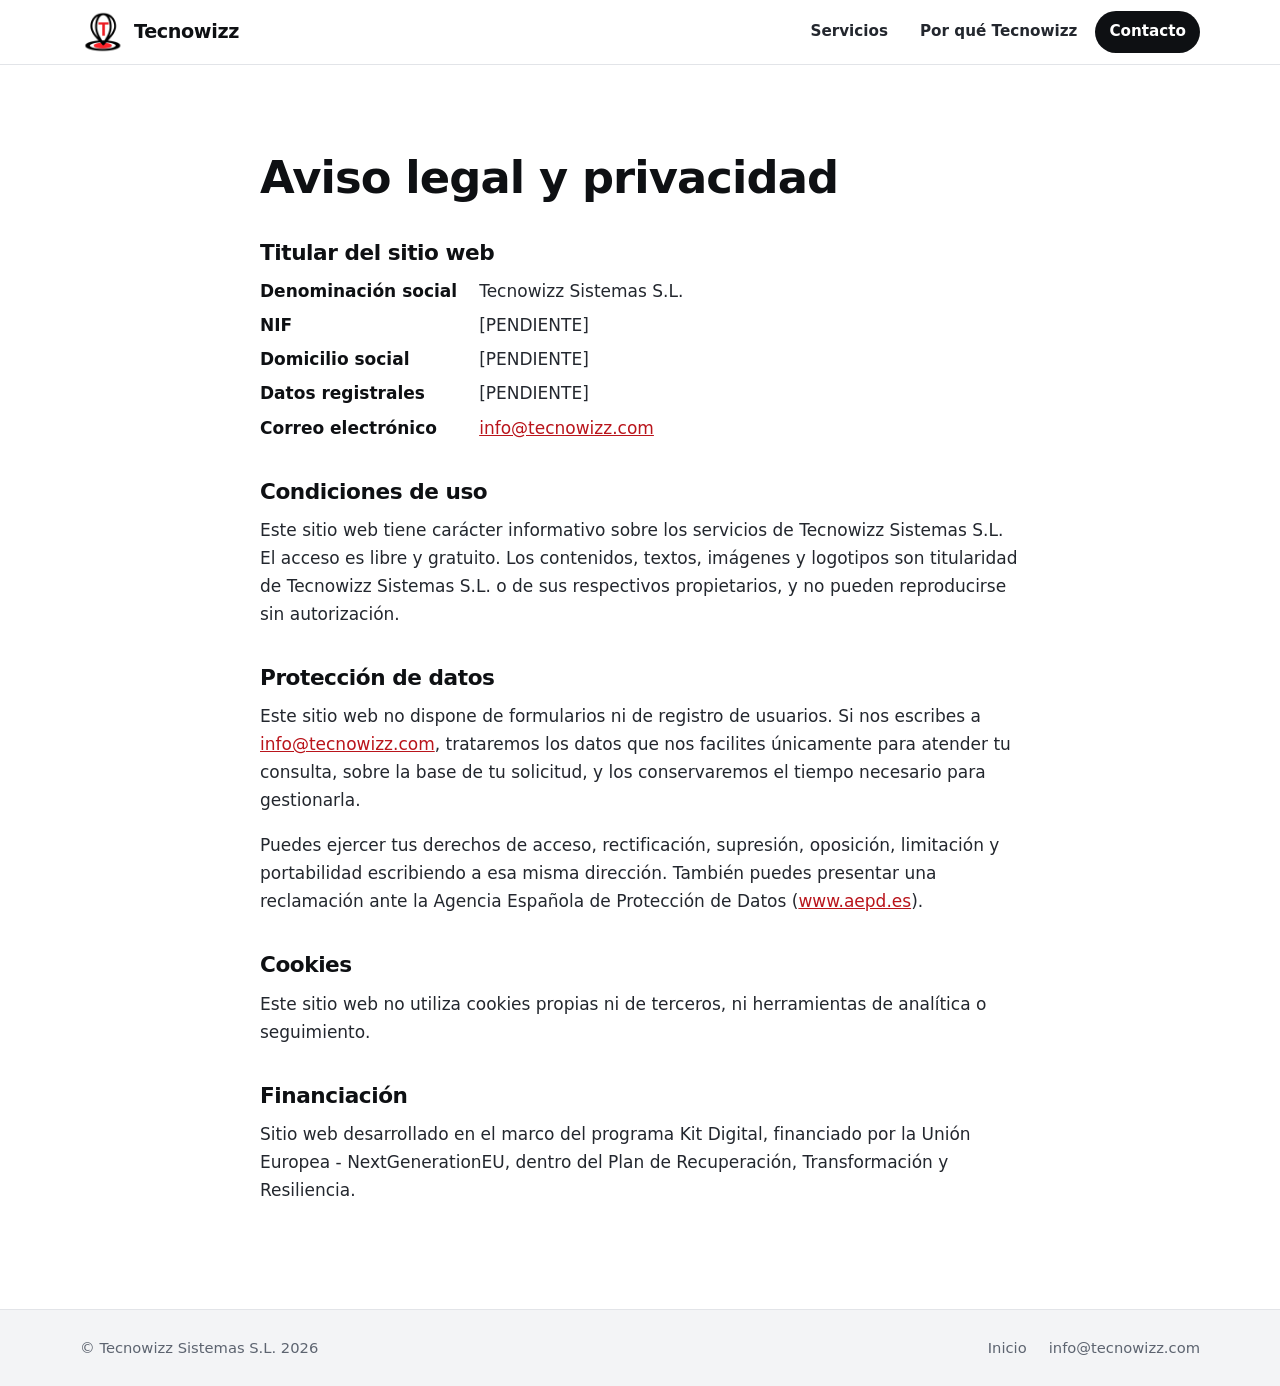
==== aviso-legal/index.html @ e262c976 "Web estática de tecnowizz.com Co-Authored-By: Claude Fable 5.2 <noreply@anthropic.com>" ====
<!doctype html>
<html lang="es">
<head>
  <meta charset="utf-8">
  <meta name="viewport" content="width=device-width, initial-scale=1">
  <title>Aviso legal y privacidad - Tecnowizz</title>
  <meta name="robots" content="noindex, follow">
  <link rel="canonical" href="https://tecnowizz.com/aviso-legal/">
  <link rel="icon" type="image/png" sizes="32x32" href="/assets/favicon-32.png">
  <link rel="stylesheet" href="/styles.css">
</head>
<body>
  <a class="skip" href="#contenido">Ir al contenido</a>

  <header class="site-header">
    <div class="wrap">
      <a class="brand" href="/" aria-label="Tecnowizz, inicio">
        <img src="/assets/logo-192.png" alt="" width="44" height="44">
        Tecnowizz
      </a>
      <nav aria-label="Principal">
        <ul class="nav">
          <li><a href="/#servicios">Servicios</a></li>
          <li><a href="/#por-que">Por qué Tecnowizz</a></li>
          <li><a class="cta" href="/#contacto">Contacto</a></li>
        </ul>
      </nav>
    </div>
  </header>

  <main id="contenido" class="doc">
    <div class="wrap">
      <h1>Aviso legal y privacidad</h1>

      <h2>Titular del sitio web</h2>
      <!-- PENDIENTE: completar NIF, domicilio social y datos registrales antes de publicar -->
      <dl>
        <dt>Denominación social</dt><dd>Tecnowizz Sistemas S.L.</dd>
        <dt>NIF</dt><dd>[PENDIENTE]</dd>
        <dt>Domicilio social</dt><dd>[PENDIENTE]</dd>
        <dt>Datos registrales</dt><dd>[PENDIENTE]</dd>
        <dt>Correo electrónico</dt><dd><a href="mailto:info@tecnowizz.com">info@tecnowizz.com</a></dd>
      </dl>

      <h2>Condiciones de uso</h2>
      <p>Este sitio web tiene carácter informativo sobre los servicios de Tecnowizz Sistemas S.L. El acceso es libre y gratuito. Los contenidos, textos, imágenes y logotipos son titularidad de Tecnowizz Sistemas S.L. o de sus respectivos propietarios, y no pueden reproducirse sin autorización.</p>

      <h2>Protección de datos</h2>
      <p>Este sitio web no dispone de formularios ni de registro de usuarios. Si nos escribes a <a href="mailto:info@tecnowizz.com">info@tecnowizz.com</a>, trataremos los datos que nos facilites únicamente para atender tu consulta, sobre la base de tu solicitud, y los conservaremos el tiempo necesario para gestionarla.</p>
      <p>Puedes ejercer tus derechos de acceso, rectificación, supresión, oposición, limitación y portabilidad escribiendo a esa misma dirección. También puedes presentar una reclamación ante la Agencia Española de Protección de Datos (<a href="https://www.aepd.es/" rel="noopener">www.aepd.es</a>).</p>

      <h2>Cookies</h2>
      <p>Este sitio web no utiliza cookies propias ni de terceros, ni herramientas de analítica o seguimiento.</p>

      <h2>Financiación</h2>
      <p>Sitio web desarrollado en el marco del programa Kit Digital, financiado por la Unión Europea - NextGenerationEU, dentro del Plan de Recuperación, Transformación y Resiliencia.</p>
    </div>
  </main>

  <footer class="site-footer">
    <div class="wrap">
      <span>© Tecnowizz Sistemas S.L. 2026</span>
      <nav aria-label="Legal">
        <a href="/">Inicio</a>
        <a href="mailto:info@tecnowizz.com">info@tecnowizz.com</a>
      </nav>
    </div>
  </footer>
</body>
</html>
---- styles.css ----
@font-face {
  font-family: "Sora";
  src: url("/assets/fonts/sora-latin.woff2") format("woff2");
  font-weight: 400 800;
  font-display: swap;
}

:root {
  --ink: #0e1013;
  --ink-soft: #1a1d22;
  --paper: #ffffff;
  --mist: #f3f4f6;
  --line: #e2e4e8;
  --text: #23272e;
  --muted: #5d6470;
  --red: #e31b23;
  --red-dark: #b9141b;
  --on-ink: #f4f5f7;
  --on-ink-muted: #a9afba;
  --display: "Sora", ui-sans-serif, system-ui, -apple-system, "Segoe UI", Roboto, "Helvetica Neue", Arial, sans-serif;
  --body: ui-sans-serif, system-ui, -apple-system, "Segoe UI", Roboto, "Helvetica Neue", Arial, sans-serif;
  --mono: ui-monospace, SFMono-Regular, Menlo, Consolas, monospace;
  --wrap: 1120px;
  --gutter: clamp(20px, 5vw, 48px);
}

*, *::before, *::after { box-sizing: border-box; }

html { scroll-behavior: smooth; scroll-padding-top: 84px; }

body {
  margin: 0;
  font-family: var(--body);
  font-size: 17px;
  line-height: 1.65;
  color: var(--text);
  background: var(--paper);
  -webkit-font-smoothing: antialiased;
}

img { max-width: 100%; height: auto; display: block; }

a { color: inherit; }

h1, h2, h3 {
  font-family: var(--display);
  line-height: 1.12;
  letter-spacing: -0.02em;
  margin: 0;
  text-wrap: balance;
}

p { margin: 0 0 1em; }

.wrap {
  width: 100%;
  max-width: calc(var(--wrap) + 2 * var(--gutter));
  margin-inline: auto;
  padding-inline: var(--gutter);
}

.skip {
  position: absolute;
  left: -9999px;
}
.skip:focus {
  left: 16px;
  top: 16px;
  z-index: 100;
  background: var(--paper);
  padding: 8px 14px;
  border-radius: 6px;
}

:focus-visible { outline: 3px solid var(--red); outline-offset: 3px; }

/* ---------- Header ---------- */

.site-header {
  position: sticky;
  top: 0;
  z-index: 50;
  background: rgba(255, 255, 255, 0.92);
  backdrop-filter: saturate(160%) blur(10px);
  -webkit-backdrop-filter: saturate(160%) blur(10px);
  border-bottom: 1px solid var(--line);
}

.site-header .wrap {
  display: flex;
  align-items: center;
  justify-content: space-between;
  flex-wrap: wrap;
  gap: 4px 24px;
  padding-block: 10px;
}

.brand {
  display: inline-flex;
  align-items: center;
  gap: 10px;
  text-decoration: none;
  font-family: var(--display);
  font-weight: 700;
  font-size: 1.2rem;
  letter-spacing: -0.02em;
  color: var(--ink);
}
.brand img { width: 44px; height: 44px; }

.nav {
  display: flex;
  flex-wrap: wrap;
  gap: 4px;
  margin: 0;
  padding: 0;
  list-style: none;
}
.nav a {
  display: block;
  padding: 8px 14px;
  border-radius: 999px;
  text-decoration: none;
  font-weight: 600;
  font-size: 0.95rem;
  color: var(--text);
}
.nav a:hover { background: var(--mist); }
.nav a.cta { background: var(--ink); color: #fff; }
.nav a.cta:hover { background: var(--red); }

/* ---------- Hero ---------- */

.hero {
  position: relative;
  overflow: hidden;
  background: var(--ink);
  color: var(--on-ink);
  padding-block: clamp(64px, 11vw, 132px);
}

/* Retícula de coordenadas: guiño al posicionamiento GNSS */
.hero::before {
  content: "";
  position: absolute;
  inset: 0;
  background-image:
    linear-gradient(rgba(255, 255, 255, 0.055) 1px, transparent 1px),
    linear-gradient(90deg, rgba(255, 255, 255, 0.055) 1px, transparent 1px);
  background-size: 56px 56px;
  -webkit-mask-image: radial-gradient(ellipse 75% 85% at 82% 45%, #000 0%, transparent 72%);
  mask-image: radial-gradient(ellipse 75% 85% at 82% 45%, #000 0%, transparent 72%);
}

.hero .wrap {
  position: relative;
  display: grid;
  grid-template-columns: minmax(0, 1.25fr) minmax(0, 0.75fr);
  gap: clamp(32px, 6vw, 80px);
  align-items: center;
}

.eyebrow {
  display: inline-flex;
  align-items: center;
  gap: 10px;
  margin: 0 0 22px;
  font-family: var(--mono);
  font-size: 0.8rem;
  letter-spacing: 0.14em;
  text-transform: uppercase;
  color: var(--on-ink-muted);
}
.eyebrow::before {
  content: "";
  width: 9px;
  height: 9px;
  border-radius: 50%;
  background: var(--red);
  box-shadow: 0 0 0 5px rgba(227, 27, 35, 0.22);
}

.hero h1 {
  font-size: clamp(2.3rem, 5.6vw, 4.1rem);
  font-weight: 700;
  margin-bottom: 26px;
}
.hero h1 em { font-style: normal; color: var(--red); }

.hero p.lead {
  font-size: clamp(1.05rem, 1.5vw, 1.2rem);
  color: #d5d8de;
  max-width: 56ch;
}
.hero p.sub { color: var(--on-ink-muted); max-width: 56ch; }

.actions {
  display: flex;
  flex-wrap: wrap;
  gap: 12px;
  margin-top: 34px;
}

.btn {
  display: inline-flex;
  align-items: center;
  gap: 8px;
  padding: 13px 24px;
  border-radius: 999px;
  font-family: var(--display);
  font-weight: 600;
  font-size: 1rem;
  text-decoration: none;
  border: 1.5px solid transparent;
  transition: background 0.15s, border-color 0.15s, color 0.15s;
}
.btn-primary { background: var(--red); color: #fff; }
.btn-primary:hover { background: var(--red-dark); }
.btn-ghost { border-color: rgba(255, 255, 255, 0.32); color: #fff; }
.btn-ghost:hover { border-color: #fff; background: rgba(255, 255, 255, 0.07); }

/* Marcador de posición del hero */
.locator {
  position: relative;
  justify-self: center;
  width: min(100%, 340px);
  aspect-ratio: 1;
  display: grid;
  place-items: center;
}
.locator::before,
.locator::after {
  content: "";
  position: absolute;
  border-radius: 50%;
  border: 1px solid rgba(255, 255, 255, 0.16);
}
.locator::before { inset: 0; }
.locator::after { inset: 15%; border-color: rgba(227, 27, 35, 0.5); }
.locator .disc {
  width: 56%;
  aspect-ratio: 1;
  border-radius: 50%;
  background: #fff;
  display: grid;
  place-items: center;
  box-shadow: 0 30px 80px rgba(0, 0, 0, 0.55);
}
.locator .disc img { width: 78%; }
.locator .coord {
  position: absolute;
  bottom: -6px;
  left: 50%;
  transform: translateX(-50%);
  white-space: nowrap;
  font-family: var(--mono);
  font-size: 0.74rem;
  letter-spacing: 0.1em;
  color: var(--on-ink-muted);
  background: var(--ink);
  padding: 2px 10px;
}

/* ---------- Secciones ---------- */

.section { padding-block: clamp(64px, 9vw, 112px); }
.section.alt { background: var(--mist); }

.section-head { max-width: 62ch; margin-bottom: clamp(36px, 5vw, 60px); }
.kicker {
  font-family: var(--mono);
  font-size: 0.78rem;
  letter-spacing: 0.14em;
  text-transform: uppercase;
  color: var(--red);
  margin: 0 0 14px;
}
.section-head h2 { font-size: clamp(1.8rem, 3.6vw, 2.7rem); font-weight: 700; color: var(--ink); }

/* Servicios */
.service {
  display: grid;
  grid-template-columns: minmax(0, 1fr) minmax(0, 1fr);
  gap: clamp(28px, 5vw, 72px);
  align-items: center;
}
.service + .service { margin-top: clamp(56px, 8vw, 96px); }
.service.flip .service-media { order: 2; }

.service-media {
  border-radius: 14px;
  overflow: hidden;
  background: var(--mist);
  border: 1px solid var(--line);
}
.service-media img { width: 100%; aspect-ratio: 16 / 10; object-fit: cover; }
.service-media.render { background: #fff; padding: clamp(16px, 3vw, 36px); }
.service-media.render img { aspect-ratio: auto; object-fit: contain; }

.service h3 { font-size: clamp(1.45rem, 2.4vw, 1.9rem); font-weight: 700; color: var(--ink); margin-bottom: 20px; }

.points { list-style: none; margin: 0; padding: 0; display: grid; gap: 18px; }
.points li {
  padding-left: 22px;
  border-left: 3px solid var(--red);
}
.points strong {
  display: block;
  font-family: var(--display);
  font-size: 1.05rem;
  color: var(--ink);
  margin-bottom: 2px;
}
.points span { color: var(--muted); }

/* Por qué */
.reasons {
  display: grid;
  grid-template-columns: repeat(4, minmax(0, 1fr));
  gap: 1px;
  background: var(--line);
  border: 1px solid var(--line);
  border-radius: 14px;
  overflow: hidden;
}
.reason { background: var(--paper); padding: clamp(22px, 2.6vw, 34px); }
.reason h3 { font-size: 1.2rem; font-weight: 700; color: var(--ink); margin-bottom: 10px; }
.reason h3::before {
  content: "";
  display: block;
  width: 28px;
  height: 3px;
  background: var(--red);
  margin-bottom: 18px;
}
.reason p { margin: 0; color: var(--muted); font-size: 0.98rem; }

/* Contacto */
.contact { background: var(--ink); color: var(--on-ink); }
.contact .kicker { color: #ff5a60; }
.contact h2 { font-size: clamp(1.8rem, 3.6vw, 2.7rem); font-weight: 700; margin-bottom: 18px; }
.contact p { color: var(--on-ink-muted); max-width: 54ch; }
.mail {
  display: inline-block;
  margin-top: 18px;
  font-family: var(--display);
  font-weight: 700;
  font-size: clamp(1.5rem, 4.6vw, 3rem);
  letter-spacing: -0.02em;
  color: #fff;
  text-decoration: underline;
  text-decoration-color: var(--red);
  text-decoration-thickness: 4px;
  text-underline-offset: 10px;
  overflow-wrap: anywhere;
}
.mail:hover { color: #ff5a60; }

/* ---------- Pie ---------- */

.funding { background: #fff; border-top: 1px solid var(--line); padding-block: 26px; }
.funding img { width: min(100%, 900px); margin-inline: auto; }

.site-footer { background: var(--mist); border-top: 1px solid var(--line); padding-block: 26px; font-size: 0.92rem; color: var(--muted); }
.site-footer .wrap { display: flex; flex-wrap: wrap; justify-content: space-between; gap: 10px 28px; }
.site-footer nav { display: flex; flex-wrap: wrap; gap: 6px 22px; }
.site-footer a { text-decoration: none; }
.site-footer a:hover { color: var(--ink); text-decoration: underline; }

/* ---------- Páginas de texto ---------- */

.doc { padding-block: clamp(48px, 7vw, 88px); }
.doc .wrap { max-width: calc(760px + 2 * var(--gutter)); }
.doc h1 { font-size: clamp(2rem, 4vw, 2.8rem); color: var(--ink); margin-bottom: 28px; }
.doc h2 { font-size: 1.35rem; color: var(--ink); margin: 38px 0 12px; }
.doc a { color: var(--red-dark); }
.doc dl { display: grid; grid-template-columns: max-content 1fr; gap: 6px 22px; margin: 0 0 1em; }
.doc dt { font-weight: 600; color: var(--ink); }
.doc dd { margin: 0; }

/* ---------- Adaptación ---------- */

@media (max-width: 860px) {
  .hero .wrap { grid-template-columns: 1fr; }
  .locator { display: none; }
  .service, .service.flip { grid-template-columns: 1fr; }
  .service.flip .service-media { order: 0; }
  .reasons { grid-template-columns: repeat(2, minmax(0, 1fr)); }
}

@media (max-width: 520px) {
  body { font-size: 16px; }
  .reasons { grid-template-columns: 1fr; }
  .nav a { padding: 7px 11px; }
  .doc dl { grid-template-columns: 1fr; gap: 0; }
  .doc dd { margin-bottom: 10px; }
}

@media (prefers-reduced-motion: reduce) {
  html { scroll-behavior: auto; }
  .btn { transition: none; }
}
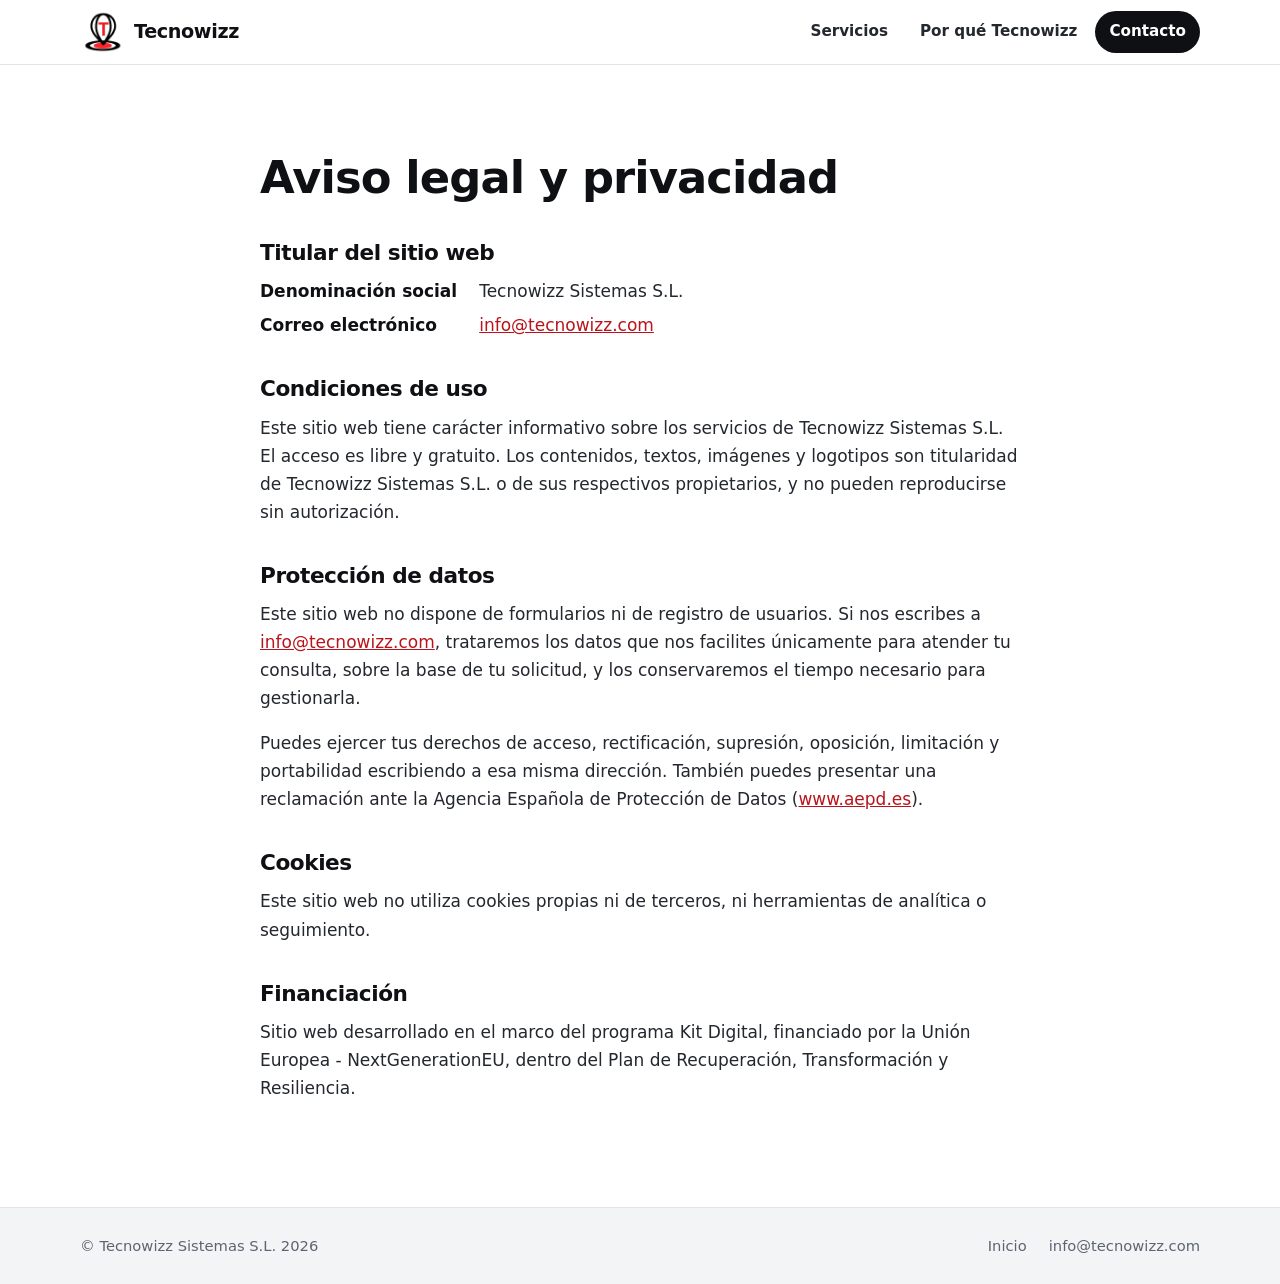
==== commit 247380bc: "Aviso legal: ocultar campos pendientes Co-Authored-By: Claude Fable 5.2 <noreply@anthropic.com>" ====
--- a/aviso-legal/index.html
+++ b/aviso-legal/index.html
@@ -33,12 +33,9 @@
       <h1>Aviso legal y privacidad</h1>
 
       <h2>Titular del sitio web</h2>
-      <!-- PENDIENTE: completar NIF, domicilio social y datos registrales antes de publicar -->
+      <!-- PENDIENTE: añadir NIF, domicilio social y datos registrales -->
       <dl>
         <dt>Denominación social</dt><dd>Tecnowizz Sistemas S.L.</dd>
-        <dt>NIF</dt><dd>[PENDIENTE]</dd>
-        <dt>Domicilio social</dt><dd>[PENDIENTE]</dd>
-        <dt>Datos registrales</dt><dd>[PENDIENTE]</dd>
         <dt>Correo electrónico</dt><dd><a href="mailto:info@tecnowizz.com">info@tecnowizz.com</a></dd>
       </dl>
 
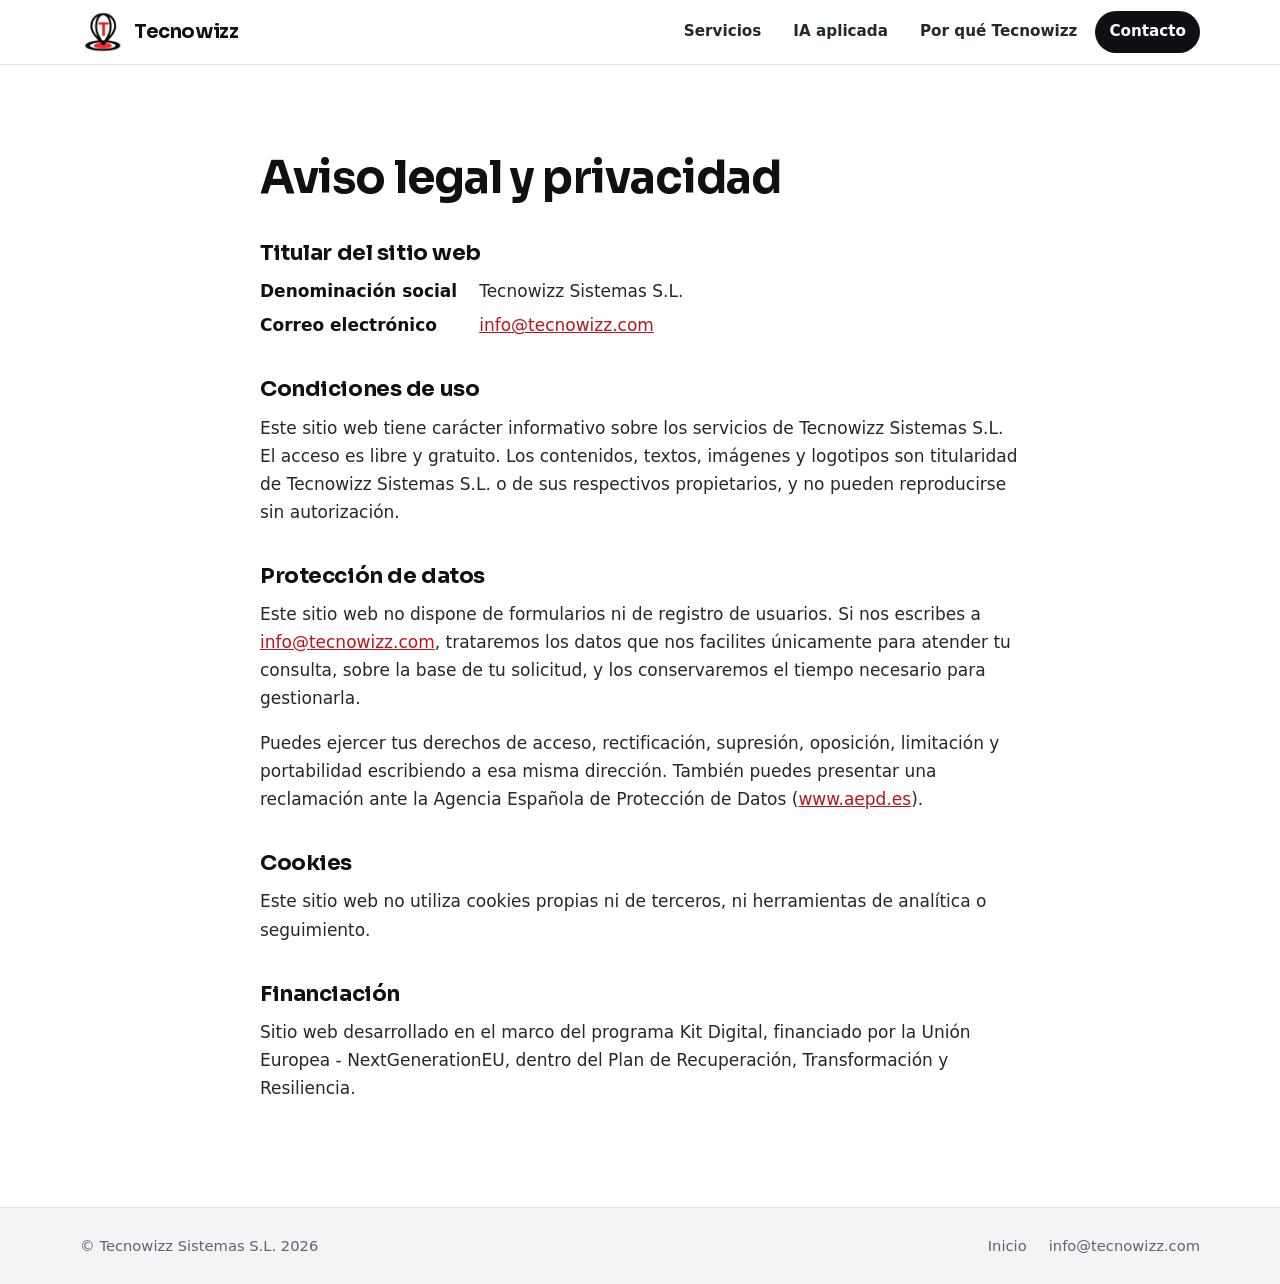
==== commit 4ff3b0fa: "Nuevo diseño: IA aplicada, versión en inglés y generación desde Claude Design Co-Authored-By: Claude" ====
--- a/aviso-legal/index.html
+++ b/aviso-legal/index.html
@@ -21,6 +21,7 @@
       <nav aria-label="Principal">
         <ul class="nav">
           <li><a href="/#servicios">Servicios</a></li>
+          <li><a href="/#ia">IA aplicada</a></li>
           <li><a href="/#por-que">Por qué Tecnowizz</a></li>
           <li><a class="cta" href="/#contacto">Contacto</a></li>
         </ul>
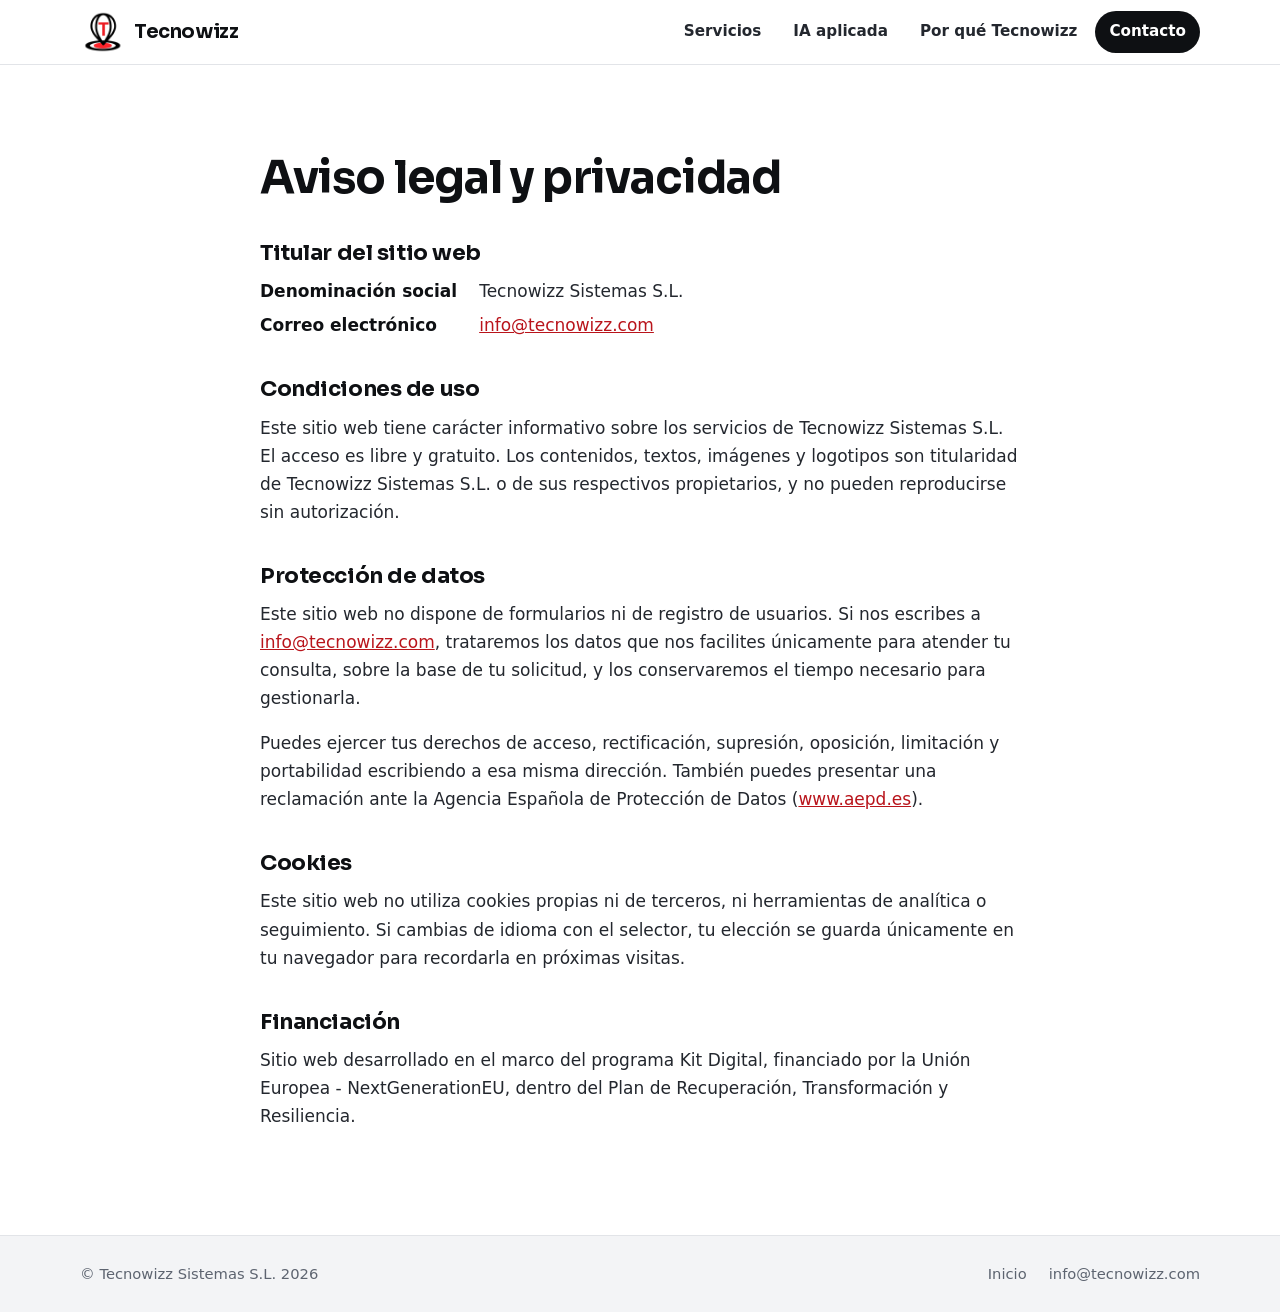
==== commit 7c5f01f7: "Inglés por defecto si el navegador no tiene español; recordar idioma elegido Co-Authored-By: Claude " ====
--- a/aviso-legal/index.html
+++ b/aviso-legal/index.html
@@ -48,7 +48,7 @@
       <p>Puedes ejercer tus derechos de acceso, rectificación, supresión, oposición, limitación y portabilidad escribiendo a esa misma dirección. También puedes presentar una reclamación ante la Agencia Española de Protección de Datos (<a href="https://www.aepd.es/" rel="noopener">www.aepd.es</a>).</p>
 
       <h2>Cookies</h2>
-      <p>Este sitio web no utiliza cookies propias ni de terceros, ni herramientas de analítica o seguimiento.</p>
+      <p>Este sitio web no utiliza cookies propias ni de terceros, ni herramientas de analítica o seguimiento. Si cambias de idioma con el selector, tu elección se guarda únicamente en tu navegador para recordarla en próximas visitas.</p>
 
       <h2>Financiación</h2>
       <p>Sitio web desarrollado en el marco del programa Kit Digital, financiado por la Unión Europea - NextGenerationEU, dentro del Plan de Recuperación, Transformación y Resiliencia.</p>
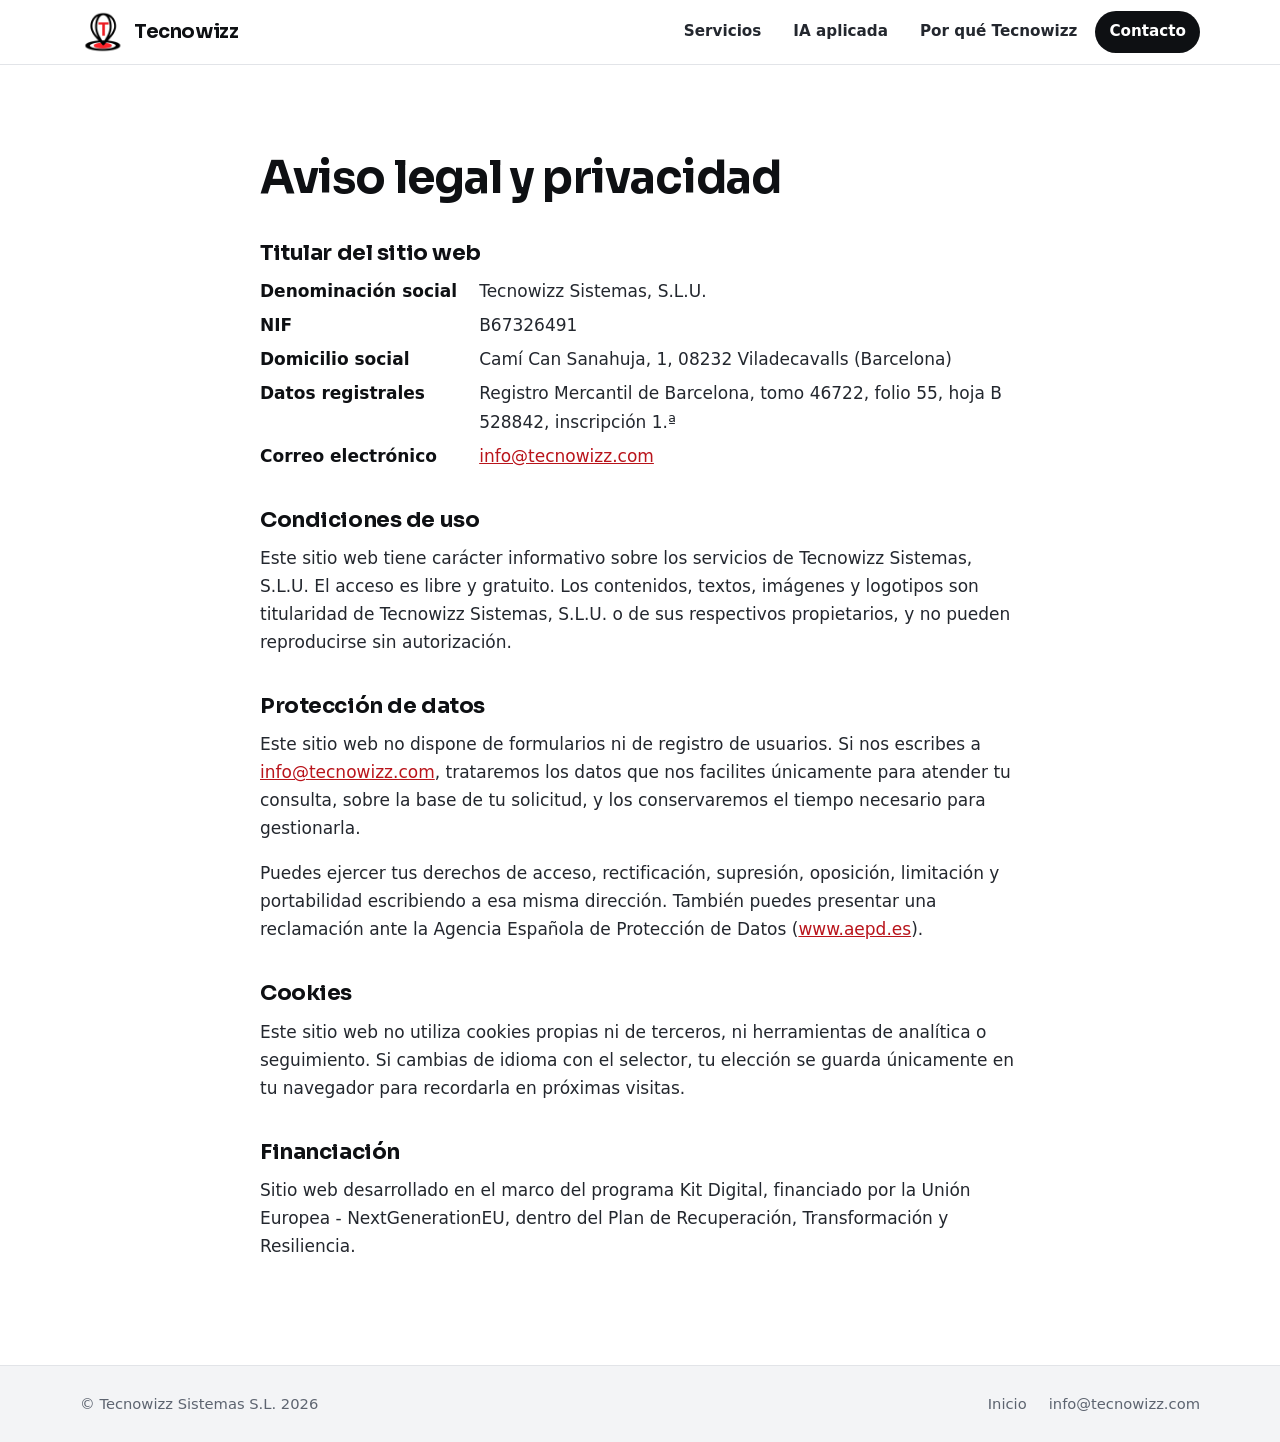
==== commit 42b27fd8: "Aviso legal completo (NIF, domicilio, datos registrales) y render de la placa GNSS Co-Authored-By: C" ====
--- a/aviso-legal/index.html
+++ b/aviso-legal/index.html
@@ -34,14 +34,16 @@
       <h1>Aviso legal y privacidad</h1>
 
       <h2>Titular del sitio web</h2>
-      <!-- PENDIENTE: añadir NIF, domicilio social y datos registrales -->
       <dl>
-        <dt>Denominación social</dt><dd>Tecnowizz Sistemas S.L.</dd>
+        <dt>Denominación social</dt><dd>Tecnowizz Sistemas, S.L.U.</dd>
+        <dt>NIF</dt><dd>B67326491</dd>
+        <dt>Domicilio social</dt><dd>Camí Can Sanahuja, 1, 08232 Viladecavalls (Barcelona)</dd>
+        <dt>Datos registrales</dt><dd>Registro Mercantil de Barcelona, tomo 46722, folio 55, hoja B 528842, inscripción 1.ª</dd>
         <dt>Correo electrónico</dt><dd><a href="mailto:info@tecnowizz.com">info@tecnowizz.com</a></dd>
       </dl>
 
       <h2>Condiciones de uso</h2>
-      <p>Este sitio web tiene carácter informativo sobre los servicios de Tecnowizz Sistemas S.L. El acceso es libre y gratuito. Los contenidos, textos, imágenes y logotipos son titularidad de Tecnowizz Sistemas S.L. o de sus respectivos propietarios, y no pueden reproducirse sin autorización.</p>
+      <p>Este sitio web tiene carácter informativo sobre los servicios de Tecnowizz Sistemas, S.L.U. El acceso es libre y gratuito. Los contenidos, textos, imágenes y logotipos son titularidad de Tecnowizz Sistemas, S.L.U. o de sus respectivos propietarios, y no pueden reproducirse sin autorización.</p>
 
       <h2>Protección de datos</h2>
       <p>Este sitio web no dispone de formularios ni de registro de usuarios. Si nos escribes a <a href="mailto:info@tecnowizz.com">info@tecnowizz.com</a>, trataremos los datos que nos facilites únicamente para atender tu consulta, sobre la base de tu solicitud, y los conservaremos el tiempo necesario para gestionarla.</p>
